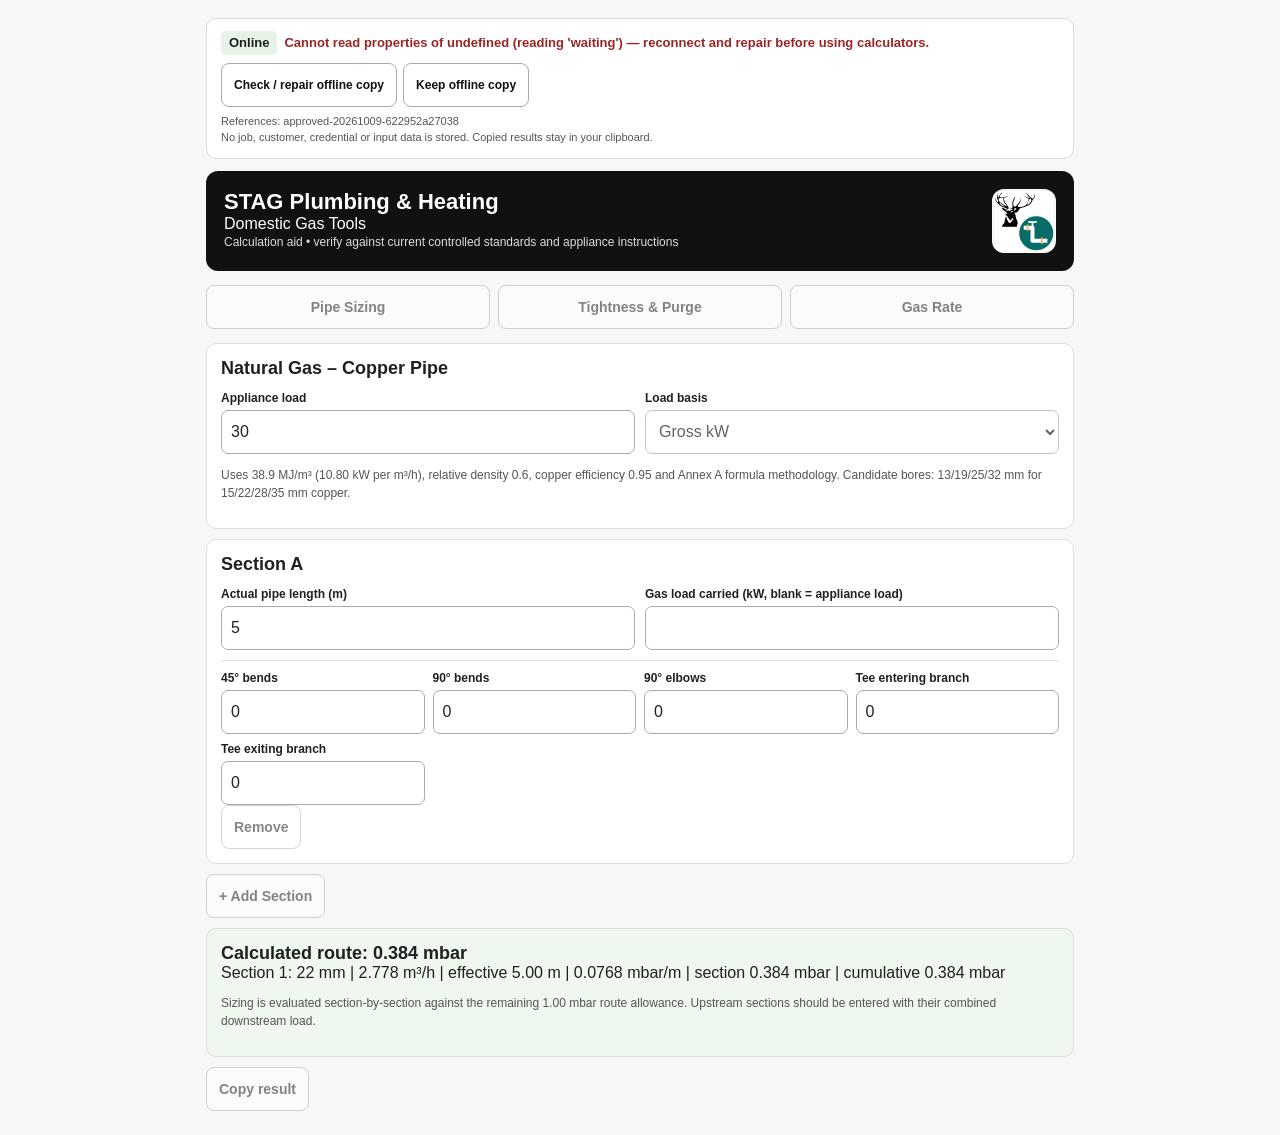
==== index.html @ 6a71a0ac "Publish approved Stag Domestic Gas Tools Offline package" ====
<!doctype html><html lang="en"><head><meta charset="utf-8"><meta name="viewport" content="width=device-width, initial-scale=1, viewport-fit=cover"><meta name="theme-color" content="#111111"><meta name="apple-mobile-web-app-capable" content="yes"><meta name="apple-mobile-web-app-title" content="Stag Gas Tools"><title>Stag Domestic Gas Tools — Offline</title><link rel="manifest" href="manifest.webmanifest"><link rel="apple-touch-icon" href="icon-256.png"><link rel="stylesheet" href="styles.css"><script defer src="bootstrap.js"></script></head><body><aside class="offline-status" aria-live="polite"><strong id="connection">Checking connection</strong><span id="readiness">Checking calculator integrity…</span><div class="status-actions"><button id="update" hidden>Apply update and reopen</button><button id="repair">Check / repair offline copy</button><button id="persist">Keep offline copy</button></div><small>References: approved-20261009-622952a27038<br>No job, customer, credential or input data is stored. Copied results stay in your clipboard.</small></aside><fieldset id="tools" disabled><div class="hero"><img src="icon-256.png" width="64" height="64" alt="Stag gas tools"><b>STAG Plumbing & Heating</b><div>Domestic Gas Tools</div><div class="small" style="color:#ddd">Calculation aid • verify against current controlled standards and appliance instructions</div></div>
<div class="tabs"><button onclick="show('pipe')">Pipe Sizing</button><button onclick="show('tight')">Tightness & Purge</button><button onclick="show('gasrate')">Gas Rate</button></div>
<section id="pipe" class="panel on"><div class="card"><h3>Natural Gas – Copper Pipe</h3><div class="grid"><div><label>Appliance load</label><input id="kw" type="number" step="0.1" value="30"></div><div><label>Load basis</label><select id="basis"><option value="gross">Gross kW</option><option value="net">Net kW (×1.1)</option></select></div></div><p class="small">Uses 38.9 MJ/m³ (10.80 kW per m³/h), relative density 0.6, copper efficiency 0.95 and Annex A formula methodology. Candidate bores: 13/19/25/32 mm for 15/22/28/35 mm copper.</p></div>
<div id="sections"></div><button onclick="addSection()">+ Add Section</button><div id="pipeResult" class="card"></div><button onclick="savePipe()">Copy result</button></section>
<section id="tight" class="panel"><div class="card"><h3>Automatic Installation Volume</h3><div class="grid"><div><label>Meter</label><select id="meter"><option>E6</option><option selected>U6</option><option>G4</option><option>U16</option><option>G10</option><option value="custom">Other / manufacturer value</option></select></div><div><label>Custom meter IV (litres)</label><input id="meterCustom" type="number" step="0.1" value="0"></div></div><div class="grid4 section"><div><label>15 mm (m)</label><input id="iv15" type="number" step="0.1" value="0"></div><div><label>22 mm (m)</label><input id="iv22" type="number" step="0.1" value="0"></div><div><label>28 mm (m)</label><input id="iv28" type="number" step="0.1" value="0"></div><div><label>35 mm (m)</label><input id="iv35" type="number" step="0.1" value="0"></div></div><p class="small">Pipe figures include the Edition 4 10% fittings allowance. For concealed pipework where size/length cannot be established, use the largest visible diameter for the estimated concealed run.</p></div>
<div class="card"><h3>Test details</h3><div class="grid"><div><label>Installation</label><select id="installType"><option value="existing">Existing appliances connected</option><option value="pipe">Pipework only / only new appliances</option></select></div><div><label>Gauge</label><select id="gauge"><option value="fluid">Fluid/water or electronic ≥2 dp</option><option value="1dp">Electronic 1 decimal place</option></select></div><div><label>Start pressure (mbar)</label><input id="startP" type="number" step="0.1" value="20"></div><div><label>End pressure after 2 min (mbar)</label><input id="endP" type="number" step="0.1" value="20"></div><div><label>Smell of gas reported?</label><select id="smell"><option value="no">No</option><option value="yes">Yes</option></select></div></div><button onclick="calcTight()">Calculate test</button><button onclick="show('gasrate')">Gas Rate</button></div><div id="tightResult" class="card"></div><button onclick="saveTight()">Copy result</button>
<div class="card small"><b>Edition 4 procedure reminders</b><br>Visual checks → ECV let-by at 7–10 mbar for 1 min → raise to relevant test pressure → 1 min stabilisation → adjust if necessary → 2 min test. Natural gas: where 20 mbar cannot be achieved, the procedure supplied for this tool allows a minimum 18 mbar test followed by the required operating-pressure checks. After a satisfactory test, reintroduce appliances and check disturbed joints/relevant isolated sections with LDF; there must be no smell of gas. Purge volume = 1.5 × IV.</div></section>
<section id="gasrate" class="panel">
<div class="card">
<h3>Natural Gas – Gas Rate</h3>
<p class="small">Timed metric meter gas-rate calculator.</p>
<div class="grid">
<div><label>Test duration</label><select id="grDuration"><option value="60">1 minute</option><option value="120" selected>2 minutes</option></select></div>
<div><label>Meter type</label><select><option>Metric (m³)</option></select></div>
</div>
<div id="grTimer" class="result" style="text-align:center;font-size:36px;margin:12px 0">02:00</div>
<div class="row">
<button type="button" onclick="resetGasRate()">Reset</button>
<button type="button" id="grStart" onclick="startGasRate()">Start</button>
</div>
<div class="grid">
<div><label>Initial meter reading (m³)</label><input id="grInitial" type="number" step="0.001"></div>
<div><label>Final meter reading (m³)</label><input id="grFinal" type="number" step="0.001"></div>
</div>
<button type="button" onclick="calcGasRate()">Calculate Gas Rate</button>
<div id="grResult" class="card"></div>
<button type="button" onclick="saveGasRate()">Copy result</button>
</div>
</section>
</fieldset><dialog id="copyDialog"><h3>Copy result</h3><textarea id="copyResult" readonly aria-label="Calculation result"></textarea><button onclick="document.getElementById('copyDialog').close()">Close</button></dialog><noscript>JavaScript is required. Calculators are unavailable.</noscript></body></html>
---- styles.css ----
*{box-sizing:border-box}body{padding:18px 16px max(24px,env(safe-area-inset-bottom));max-width:900px;margin:auto;font-family:-apple-system,BlinkMacSystemFont,'Segoe UI',sans-serif;color:#202020;background:#f7f7f7}fieldset{border:0;padding:0;margin:0;min-width:0}.hero{background:#111;color:#fff;padding:18px;border-radius:12px;min-height:100px}.hero img{float:right;margin-left:8px;border-radius:12px}.hero b{font-size:22px}.tabs{display:flex;gap:8px;margin:14px 0}.tabs button{flex:1;padding:10px 5px}.panel{display:none}.panel.on{display:block}.card{background:#fff;border:1px solid #ddd;border-radius:10px;padding:14px;margin:10px 0;overflow-wrap:anywhere}.grid{display:grid;grid-template-columns:repeat(2,minmax(0,1fr));gap:10px}.grid4{display:grid;grid-template-columns:repeat(4,minmax(0,1fr));gap:8px}label{display:block;font-size:12px;font-weight:600;margin-bottom:5px}input,select{width:100%;font-size:16px;min-height:44px;padding:9px;border:1px solid #aaa;border-radius:7px;background:#fff;color:#222}button{font:600 14px -apple-system,BlinkMacSystemFont,'Segoe UI',sans-serif;min-height:44px;padding:10px 12px;border:1px solid #aaa;border-radius:8px;background:#fff;color:#111;cursor:pointer;white-space:normal}button:focus-visible,input:focus-visible,select:focus-visible{outline:3px solid #db702b;outline-offset:2px}button:disabled{opacity:.5}.result{font-size:18px;font-weight:700}.ok{background:#eef8ef}.warn{background:#fff4e5}.bad{background:#fdecec}.small{font-size:12px;color:#555;line-height:1.5}.row{display:flex;gap:8px;align-items:end}.row>*{flex:1}.danger{font-weight:700}.section{border-top:1px solid #ddd;padding-top:10px;margin-top:10px}.offline-status{padding:12px 14px;background:#fff;border:1px solid #ddd;border-radius:10px;margin-bottom:12px;font-size:13px;line-height:1.5}.offline-status strong{display:inline-block;background:#e8f3e8;border-radius:5px;padding:2px 8px;margin-right:7px}.offline-status strong[data-offline=true]{background:#fff0d5}.offline-status small{display:block;color:#555;font-size:11px;margin-top:6px}.status-actions{display:flex;flex-wrap:wrap;gap:6px;margin-top:8px}.status-actions button{font-size:12px}.offline-status [data-state=blocked]{color:#9b2424;font-weight:700}dialog{max-width:min(90vw,600px);border-radius:12px;border:1px solid #aaa}textarea{width:100%;min-height:180px}h3{margin:0 0 12px;font-size:18px}@media(max-width:600px){.grid,.grid4{grid-template-columns:repeat(2,minmax(0,1fr))}.hero b{font-size:19px}.tabs button{font-size:12px}.offline-status{padding:10px}.card{padding:12px}}@media(max-width:350px){.grid,.grid4{grid-template-columns:1fr}}
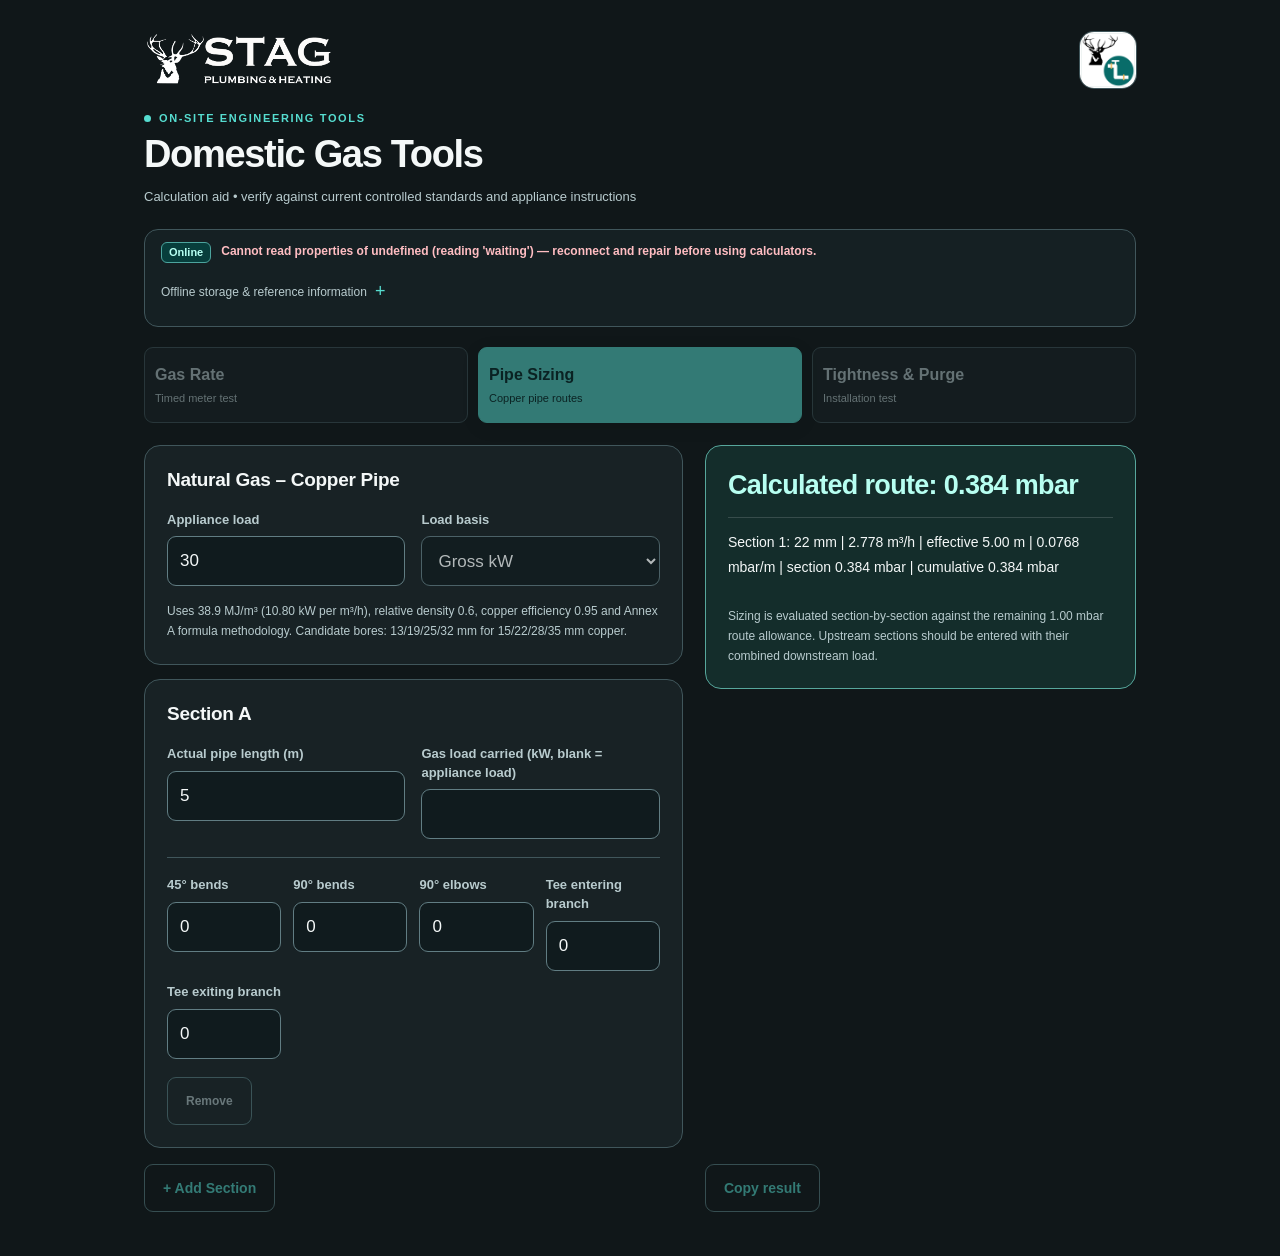
==== commit fead71ae: "Publish approved charcoal and teal visual redesign Presentation-only controlled update. Preserve app" ====
--- a/index.html
+++ b/index.html
@@ -1,5 +1,4 @@
-<!doctype html><html lang="en"><head><meta charset="utf-8"><meta name="viewport" content="width=device-width, initial-scale=1, viewport-fit=cover"><meta name="theme-color" content="#111111"><meta name="apple-mobile-web-app-capable" content="yes"><meta name="apple-mobile-web-app-title" content="Stag Gas Tools"><title>Stag Domestic Gas Tools — Offline</title><link rel="manifest" href="manifest.webmanifest"><link rel="apple-touch-icon" href="icon-256.png"><link rel="stylesheet" href="styles.css"><script defer src="bootstrap.js"></script></head><body><aside class="offline-status" aria-live="polite"><strong id="connection">Checking connection</strong><span id="readiness">Checking calculator integrity…</span><div class="status-actions"><button id="update" hidden>Apply update and reopen</button><button id="repair">Check / repair offline copy</button><button id="persist">Keep offline copy</button></div><small>References: approved-20261009-622952a27038<br>No job, customer, credential or input data is stored. Copied results stay in your clipboard.</small></aside><fieldset id="tools" disabled><div class="hero"><img src="icon-256.png" width="64" height="64" alt="Stag gas tools"><b>STAG Plumbing & Heating</b><div>Domestic Gas Tools</div><div class="small" style="color:#ddd">Calculation aid • verify against current controlled standards and appliance instructions</div></div>
-<div class="tabs"><button onclick="show('pipe')">Pipe Sizing</button><button onclick="show('tight')">Tightness & Purge</button><button onclick="show('gasrate')">Gas Rate</button></div>
+<!doctype html><html lang="en"><head><meta charset="utf-8"><meta name="viewport" content="width=device-width, initial-scale=1, viewport-fit=cover"><meta name="theme-color" content="#101719"><meta name="apple-mobile-web-app-capable" content="yes"><meta name="apple-mobile-web-app-title" content="Stag Gas Tools"><title>Stag Domestic Gas Tools — Offline</title><link rel="manifest" href="manifest.webmanifest"><link rel="apple-touch-icon" href="icon-256.png"><link rel="stylesheet" href="styles.css"><script defer src="bootstrap.js"></script></head><body><header class="brand-header"><div class="brand-top"><img class="original-logo" src="[data-uri]" width="1480" height="440" alt="Stag Plumbing & Heating"><img class="app-icon" src="icon-256.png" width="56" height="56" alt=""></div><div class="eyebrow">ON-SITE ENGINEERING TOOLS</div><h1>Domestic Gas Tools</h1><p>Calculation aid • verify against current controlled standards and appliance instructions</p></header><aside class="offline-status" aria-label="Offline readiness"><div class="status-line" role="status"><strong id="connection">Checking connection</strong><span id="readiness">Checking calculator integrity…</span></div><button id="update" hidden>Apply update and reopen</button><details><summary>Offline storage & reference information</summary><div class="status-actions"><button id="repair">Check / repair offline copy</button><button id="persist">Keep offline copy</button></div><small>References: approved-20261009-622952a27038<br>No job, customer, credential or input data is stored. Copied results stay in your clipboard.</small></details></aside><fieldset id="tools" disabled><nav class="tabs" aria-label="Choose a calculator"><button type="button" onclick="show('gasrate')" aria-controls="gasrate" aria-pressed="false"><span>Gas Rate</span><small>Timed meter test</small></button><button type="button" onclick="show('pipe')" aria-controls="pipe" aria-pressed="true"><span>Pipe Sizing</span><small>Copper pipe routes</small></button><button type="button" onclick="show('tight')" aria-controls="tight" aria-pressed="false"><span>Tightness & Purge</span><small>Installation test</small></button></nav>
 <section id="pipe" class="panel on"><div class="card"><h3>Natural Gas – Copper Pipe</h3><div class="grid"><div><label>Appliance load</label><input id="kw" type="number" step="0.1" value="30"></div><div><label>Load basis</label><select id="basis"><option value="gross">Gross kW</option><option value="net">Net kW (×1.1)</option></select></div></div><p class="small">Uses 38.9 MJ/m³ (10.80 kW per m³/h), relative density 0.6, copper efficiency 0.95 and Annex A formula methodology. Candidate bores: 13/19/25/32 mm for 15/22/28/35 mm copper.</p></div>
 <div id="sections"></div><button onclick="addSection()">+ Add Section</button><div id="pipeResult" class="card"></div><button onclick="savePipe()">Copy result</button></section>
 <section id="tight" class="panel"><div class="card"><h3>Automatic Installation Volume</h3><div class="grid"><div><label>Meter</label><select id="meter"><option>E6</option><option selected>U6</option><option>G4</option><option>U16</option><option>G10</option><option value="custom">Other / manufacturer value</option></select></div><div><label>Custom meter IV (litres)</label><input id="meterCustom" type="number" step="0.1" value="0"></div></div><div class="grid4 section"><div><label>15 mm (m)</label><input id="iv15" type="number" step="0.1" value="0"></div><div><label>22 mm (m)</label><input id="iv22" type="number" step="0.1" value="0"></div><div><label>28 mm (m)</label><input id="iv28" type="number" step="0.1" value="0"></div><div><label>35 mm (m)</label><input id="iv35" type="number" step="0.1" value="0"></div></div><p class="small">Pipe figures include the Edition 4 10% fittings allowance. For concealed pipework where size/length cannot be established, use the largest visible diameter for the estimated concealed run.</p></div>
@@ -27,4 +26,10 @@
 <button type="button" onclick="saveGasRate()">Copy result</button>
 </div>
 </section>
-</fieldset><dialog id="copyDialog"><h3>Copy result</h3><textarea id="copyResult" readonly aria-label="Calculation result"></textarea><button onclick="document.getElementById('copyDialog').close()">Close</button></dialog><noscript>JavaScript is required. Calculators are unavailable.</noscript></body></html>+</fieldset><dialog id="copyDialog"><h3>Copy result</h3><textarea id="copyResult" readonly aria-label="Calculation result"></textarea><button onclick="document.getElementById('copyDialog').close()">Close</button></dialog><noscript>JavaScript is required. Calculators are unavailable.</noscript><script>
+(()=>{const tools=document.getElementById('tools');let sequence=0;
+ const sync=()=>{for(const label of tools.querySelectorAll('label')){const control=label.nextElementSibling;if(control?.matches('input,select')){if(!control.id)control.id='labelled-control-'+(++sequence);label.htmlFor=control.id;}}
+ for(const button of tools.querySelectorAll('.tabs button'))button.setAttribute('aria-pressed',String(document.getElementById(button.getAttribute('aria-controls'))?.classList.contains('on')));
+ for(const panel of tools.querySelectorAll('.panel'))panel.setAttribute('aria-label',({'pipe':'Pipe Sizing','tight':'Tightness & Purge','gasrate':'Gas Rate'})[panel.id]);};
+ new MutationObserver(sync).observe(tools,{childList:true,subtree:true,attributes:true,attributeFilter:['class']});sync();})();
+</script></body></html>
--- a/styles.css
+++ b/styles.css
@@ -1 +1,3 @@
-*{box-sizing:border-box}body{padding:18px 16px max(24px,env(safe-area-inset-bottom));max-width:900px;margin:auto;font-family:-apple-system,BlinkMacSystemFont,'Segoe UI',sans-serif;color:#202020;background:#f7f7f7}fieldset{border:0;padding:0;margin:0;min-width:0}.hero{background:#111;color:#fff;padding:18px;border-radius:12px;min-height:100px}.hero img{float:right;margin-left:8px;border-radius:12px}.hero b{font-size:22px}.tabs{display:flex;gap:8px;margin:14px 0}.tabs button{flex:1;padding:10px 5px}.panel{display:none}.panel.on{display:block}.card{background:#fff;border:1px solid #ddd;border-radius:10px;padding:14px;margin:10px 0;overflow-wrap:anywhere}.grid{display:grid;grid-template-columns:repeat(2,minmax(0,1fr));gap:10px}.grid4{display:grid;grid-template-columns:repeat(4,minmax(0,1fr));gap:8px}label{display:block;font-size:12px;font-weight:600;margin-bottom:5px}input,select{width:100%;font-size:16px;min-height:44px;padding:9px;border:1px solid #aaa;border-radius:7px;background:#fff;color:#222}button{font:600 14px -apple-system,BlinkMacSystemFont,'Segoe UI',sans-serif;min-height:44px;padding:10px 12px;border:1px solid #aaa;border-radius:8px;background:#fff;color:#111;cursor:pointer;white-space:normal}button:focus-visible,input:focus-visible,select:focus-visible{outline:3px solid #db702b;outline-offset:2px}button:disabled{opacity:.5}.result{font-size:18px;font-weight:700}.ok{background:#eef8ef}.warn{background:#fff4e5}.bad{background:#fdecec}.small{font-size:12px;color:#555;line-height:1.5}.row{display:flex;gap:8px;align-items:end}.row>*{flex:1}.danger{font-weight:700}.section{border-top:1px solid #ddd;padding-top:10px;margin-top:10px}.offline-status{padding:12px 14px;background:#fff;border:1px solid #ddd;border-radius:10px;margin-bottom:12px;font-size:13px;line-height:1.5}.offline-status strong{display:inline-block;background:#e8f3e8;border-radius:5px;padding:2px 8px;margin-right:7px}.offline-status strong[data-offline=true]{background:#fff0d5}.offline-status small{display:block;color:#555;font-size:11px;margin-top:6px}.status-actions{display:flex;flex-wrap:wrap;gap:6px;margin-top:8px}.status-actions button{font-size:12px}.offline-status [data-state=blocked]{color:#9b2424;font-weight:700}dialog{max-width:min(90vw,600px);border-radius:12px;border:1px solid #aaa}textarea{width:100%;min-height:180px}h3{margin:0 0 12px;font-size:18px}@media(max-width:600px){.grid,.grid4{grid-template-columns:repeat(2,minmax(0,1fr))}.hero b{font-size:19px}.tabs button{font-size:12px}.offline-status{padding:10px}.card{padding:12px}}@media(max-width:350px){.grid,.grid4{grid-template-columns:1fr}}
+:root{color-scheme:dark;--bg:#101719;--surface:#182225;--raised:#202d31;--ink:#f4f8f8;--muted:#b8cbce;--line:#40565b;--teal:#56ddd0;--deep:#073e3c;--amber:#ffd390;--red:#ffbdc2;font-family:-apple-system,BlinkMacSystemFont,'Segoe UI',sans-serif}*{box-sizing:border-box}body{margin:0 auto;max-width:1040px;padding:28px 24px max(32px,env(safe-area-inset-bottom));background:var(--bg);color:var(--ink);font-size:15px;line-height:1.55;-webkit-text-size-adjust:100%}fieldset{border:0;padding:0;margin:0;min-width:0}.brand-header{padding:4px 0 22px}.brand-top{display:flex;align-items:center;justify-content:space-between;gap:24px;margin-bottom:22px}.original-logo{width:190px;height:auto;filter:invert(1);display:block}.app-icon{width:56px;height:56px;border-radius:14px;box-shadow:0 0 0 1px var(--line)}.eyebrow{font-size:11px;letter-spacing:.15em;font-weight:750;color:var(--teal);margin:0 0 6px}.eyebrow:before{content:'';display:inline-block;width:7px;height:7px;border-radius:50%;background:var(--teal);margin-right:8px}h1{font-size:clamp(27px,4vw,38px);letter-spacing:-.035em;line-height:1.15;margin:0 0 10px;font-weight:750}.brand-header p{font-size:13px;color:var(--muted);max-width:600px;margin:0}h3{margin:0 0 18px;font-size:19px;line-height:1.3;letter-spacing:-.015em}.offline-status{border:1px solid var(--line);border-radius:14px;background:#152023;margin-bottom:20px;padding:12px 16px;font-size:12px}.status-line{display:flex;align-items:flex-start;gap:10px}.offline-status strong{display:inline-block;background:var(--deep);border:1px solid #4ca49e;color:#b6fff2;font-size:11px;padding:1px 7px;border-radius:6px;white-space:nowrap}.offline-status strong[data-offline=true]{background:#3a2f1b;border-color:#a7864b;color:var(--amber)}#readiness{color:var(--muted)}#readiness[data-state=blocked]{color:var(--red);font-weight:700}.offline-status details{margin-top:7px}.offline-status summary{color:var(--muted);cursor:pointer;min-height:44px;display:flex;align-items:center;gap:8px;font-size:12px}.offline-status summary:after{content:'+';font-size:18px;color:var(--teal)}.offline-status details[open] summary:after{content:'−'}.offline-status small{display:block;margin-top:12px;color:var(--muted);font-size:11px;overflow-wrap:anywhere}.status-actions{display:flex;flex-wrap:wrap;gap:8px}.status-actions button{font-size:12px}.tabs{display:grid;grid-template-columns:repeat(3,minmax(0,1fr));gap:10px;margin:0 0 22px}.tabs button{background:var(--surface);color:var(--muted);border-color:var(--line);padding:15px 10px;min-height:76px;line-height:1.3;text-align:left}.tabs span{display:block;font-size:16px;font-weight:750}.tabs small{display:block;font-size:11px;margin-top:5px;font-weight:500}.tabs button[aria-pressed=true]{background:var(--teal);border-color:var(--teal);color:#062e2d;box-shadow:0 4px 18px #0003}.panel{display:none}.panel.on{display:block}.card{border:1px solid var(--line);background:var(--surface);border-radius:16px;padding:22px;margin:14px 0;overflow-wrap:anywhere;min-width:0}.panel>.card:first-child{margin-top:0}.grid{display:grid;grid-template-columns:repeat(2,minmax(0,1fr));gap:16px}.grid4{display:grid;grid-template-columns:repeat(4,minmax(0,1fr));gap:12px}label{display:block;font-size:13px;font-weight:650;color:var(--muted);line-height:1.45;margin:0 0 7px}input,select,textarea{width:100%;min-height:50px;padding:12px;border:1px solid #617d83;border-radius:9px;background:#101b1e;color:var(--ink);font:500 17px/1.3 -apple-system,BlinkMacSystemFont,'Segoe UI',sans-serif}select{padding-right:8px}input:focus,select:focus,textarea:focus{border-color:var(--teal)}input:user-invalid{border-color:var(--red);box-shadow:0 0 0 1px var(--red)}button{min-height:48px;padding:12px 18px;border:1px solid var(--teal);border-radius:9px;background:var(--teal);color:#062e2d;font:700 14px/1.35 -apple-system,BlinkMacSystemFont,'Segoe UI',sans-serif;cursor:pointer;white-space:normal;transition:none}button:hover{background:#80e9df}button:active{background:#35c8bc}button:focus-visible,input:focus-visible,select:focus-visible,summary:focus-visible{outline:3px solid #93fff0;outline-offset:3px}button:disabled{opacity:.5;cursor:default}button[hidden]{display:none}.status-actions button,button[onclick^="save"],button[onclick^="reset"],button[onclick^="this.parent"],button[onclick="addSection()"]{background:transparent;color:var(--teal);border-color:#5c8589}.status-actions button:hover,button[onclick^="save"]:hover,button[onclick^="reset"]:hover{background:var(--deep)}.panel>button{margin:2px 8px 12px 0}.card>button{margin:18px 8px 0 0}#sections button{font-size:12px;color:var(--muted)}.result{font-size:27px;line-height:1.3;font-weight:750;letter-spacing:-.025em;margin-bottom:14px;font-variant-numeric:tabular-nums}.ok{background:#142d2b;border-color:#57a79c}.warn{background:#30291c;border-color:#ac8c51}.bad{background:#302124;border-color:#bd737e}.ok .result{color:#b7fff1}.warn .result{color:var(--amber)}.bad .result{color:var(--red)}.small{font-size:12px;color:var(--muted);line-height:1.65}.card p.small{margin:16px 0 0}.row{display:flex;gap:12px;align-items:end}.row>*{flex:1}.danger{font-weight:750;font-size:14px;line-height:1.6;padding:12px 14px;border-radius:8px;background:#0002}.warn .danger{color:#ffe1b0;border-left:3px solid var(--amber)}.bad .danger{color:#ffd6d9;border-left:3px solid var(--red)}.ok .danger{color:#c4fff4;border-left:3px solid var(--teal)}.section{border-top:1px solid var(--line);padding-top:18px;margin-top:18px}#pipeResult>div:not(.result){font-size:14px;line-height:1.75;padding:12px 0;border-top:1px solid #ffffff26}#tightResult>div:not(.result){font-size:14px;margin:9px 0}#grTimer{font-size:52px!important;line-height:1.2!important;color:var(--teal);padding:24px 0;margin:8px 0 18px!important;font-weight:750;font-variant-numeric:tabular-nums;letter-spacing:-.045em}#gasrate .row{margin-bottom:24px}#gasrate button[onclick="calcGasRate()"]{width:100%;margin-right:0}#grResult:empty{display:none}#grResult{background:#122e2c;border-color:#579f98;margin-top:22px}#grResult .grid4{gap:14px}#grResult .grid4>div{font-size:12px;color:#bcddd8;padding:8px 0}#grResult b{font-size:32px;letter-spacing:-.035em;line-height:1.2;color:#c5fff2;font-variant-numeric:tabular-nums}dialog{width:min(90vw,600px);padding:24px;border:1px solid var(--line);border-radius:16px;background:var(--surface);color:var(--ink)}dialog::backdrop{background:#000a}textarea{min-height:180px;font-size:14px;margin-bottom:16px}noscript{display:block;color:var(--red)}@media(min-width:900px){#pipe.on{display:grid;grid-template-columns:minmax(0,1.25fr) minmax(0,1fr);gap:0 22px;align-items:start}#pipe>.card:first-child{grid-column:1;grid-row:1}#sections{grid-column:1;grid-row:2}#sections>.card:first-child{margin-top:0}#pipe>button[onclick="addSection()"]{grid-column:1;grid-row:3;justify-self:start}#pipeResult{grid-column:2;grid-row:1 / span 2;margin-top:0;position:sticky;top:20px}#pipe>button[onclick="savePipe()"]{grid-column:2;grid-row:3;justify-self:start}#tight.on{display:grid;grid-template-columns:minmax(0,1fr) minmax(0,1fr);gap:0 22px;align-items:start}#tight>.card:first-child{grid-column:1;grid-row:1}#tight>.card:nth-child(2){grid-column:1;grid-row:2}#tightResult{grid-column:2;grid-row:1 / span 2;margin-top:0}#tight>button{grid-column:2;grid-row:3;justify-self:start}#tight>.card.small{grid-column:1 / -1;grid-row:4}#gasrate.on{max-width:820px;margin:auto}}@media(max-width:600px){body{padding:20px 16px max(28px,env(safe-area-inset-bottom))}.brand-top{margin-bottom:18px}.original-logo{width:172px}.app-icon{width:48px;height:48px;border-radius:12px}.brand-header{padding-bottom:18px}.brand-header p{font-size:12px}.tabs{gap:7px;margin-bottom:18px}.tabs button{padding:12px 8px;text-align:center;min-height:70px}.tabs span{font-size:13px}.tabs small{font-size:10px;line-height:1.4}.card{padding:18px;border-radius:14px}.grid,.grid4{gap:13px;grid-template-columns:repeat(2,minmax(0,1fr))}.offline-status{padding:10px 12px}.status-line{gap:8px;font-size:11px}.offline-status summary{font-size:11px}h3{font-size:18px}.result{font-size:25px}#grResult b{font-size:32px}select{font-size:16px}.section{padding-top:16px}.card>button{margin-right:4px}.small{font-size:12px}}@media(max-width:350px){body{padding-left:12px;padding-right:12px}.grid,.grid4{grid-template-columns:1fr}.tabs small{display:none}.tabs span{font-size:12px}.original-logo{width:155px}}@media(prefers-reduced-motion:reduce){button{transition:none}}@media(forced-colors:active){button[aria-pressed=true]{outline:3px solid Highlight}.danger{border:2px solid CanvasText}.original-logo{filter:none;background:white}} 
+
+#update:not([hidden]){display:block;margin-top:12px;width:100%}
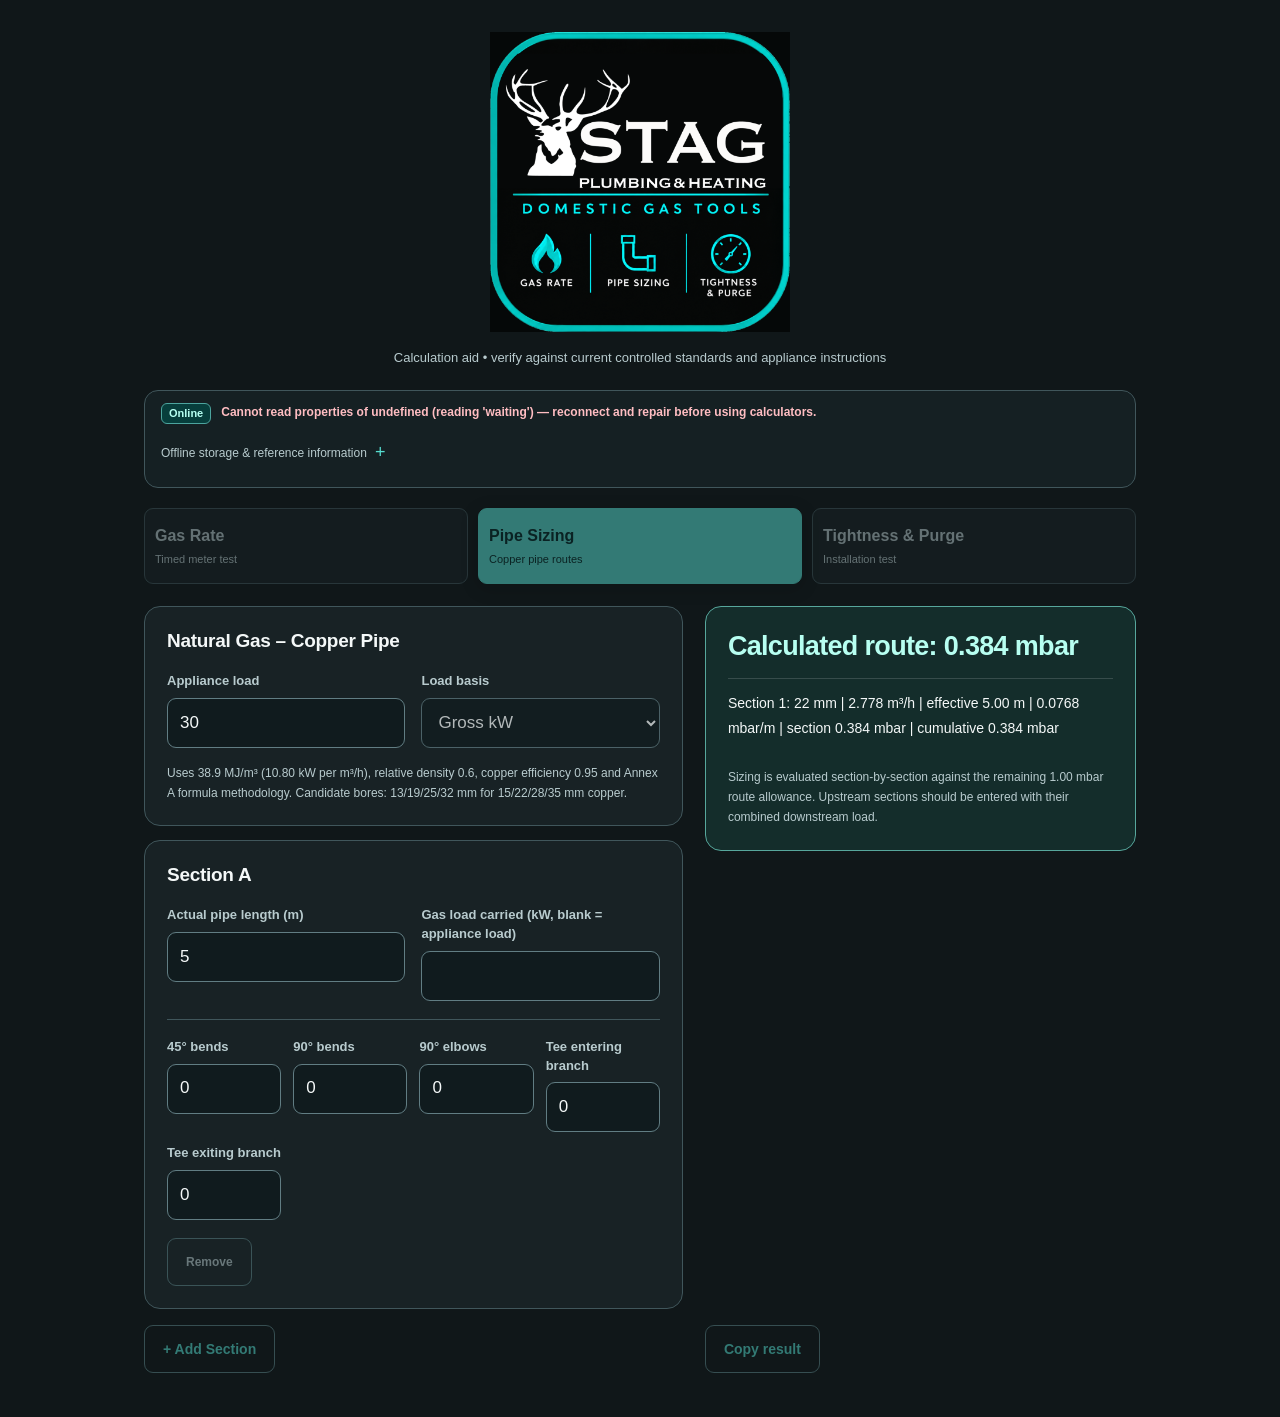
==== commit 3eda9a78: "Publish approved Option B icons and Option A app branding Exact approved original Stag artwork. Bran" ====
--- a/index.html
+++ b/index.html
@@ -1,4 +1,4 @@
-<!doctype html><html lang="en"><head><meta charset="utf-8"><meta name="viewport" content="width=device-width, initial-scale=1, viewport-fit=cover"><meta name="theme-color" content="#101719"><meta name="apple-mobile-web-app-capable" content="yes"><meta name="apple-mobile-web-app-title" content="Stag Gas Tools"><title>Stag Domestic Gas Tools — Offline</title><link rel="manifest" href="manifest.webmanifest"><link rel="apple-touch-icon" href="icon-256.png"><link rel="stylesheet" href="styles.css"><script defer src="bootstrap.js"></script></head><body><header class="brand-header"><div class="brand-top"><img class="original-logo" src="[data-uri]" width="1480" height="440" alt="Stag Plumbing & Heating"><img class="app-icon" src="icon-256.png" width="56" height="56" alt=""></div><div class="eyebrow">ON-SITE ENGINEERING TOOLS</div><h1>Domestic Gas Tools</h1><p>Calculation aid • verify against current controlled standards and appliance instructions</p></header><aside class="offline-status" aria-label="Offline readiness"><div class="status-line" role="status"><strong id="connection">Checking connection</strong><span id="readiness">Checking calculator integrity…</span></div><button id="update" hidden>Apply update and reopen</button><details><summary>Offline storage & reference information</summary><div class="status-actions"><button id="repair">Check / repair offline copy</button><button id="persist">Keep offline copy</button></div><small>References: approved-20261009-622952a27038<br>No job, customer, credential or input data is stored. Copied results stay in your clipboard.</small></details></aside><fieldset id="tools" disabled><nav class="tabs" aria-label="Choose a calculator"><button type="button" onclick="show('gasrate')" aria-controls="gasrate" aria-pressed="false"><span>Gas Rate</span><small>Timed meter test</small></button><button type="button" onclick="show('pipe')" aria-controls="pipe" aria-pressed="true"><span>Pipe Sizing</span><small>Copper pipe routes</small></button><button type="button" onclick="show('tight')" aria-controls="tight" aria-pressed="false"><span>Tightness & Purge</span><small>Installation test</small></button></nav>
+<!doctype html><html lang="en"><head><meta charset="utf-8"><meta name="viewport" content="width=device-width, initial-scale=1, viewport-fit=cover"><meta name="theme-color" content="#101719"><meta name="apple-mobile-web-app-capable" content="yes"><meta name="apple-mobile-web-app-title" content="Stag Gas Tools"><title>Stag Domestic Gas Tools — Offline</title><link rel="manifest" href="manifest.webmanifest"><link rel="apple-touch-icon" sizes="180x180" href="apple-touch-icon-stag-option-b-v2-180.png"><link rel="apple-touch-icon" sizes="167x167" href="apple-touch-icon-stag-option-b-v2-167.png"><link rel="apple-touch-icon" sizes="152x152" href="apple-touch-icon-stag-option-b-v2-152.png"><link rel="icon" type="image/png" sizes="32x32" href="favicon-stag-option-b-v2-32.png"><link rel="stylesheet" href="styles.css"><script defer src="bootstrap.js"></script></head><body><header class="brand-header"><img class="branding-panel" src="[data-uri]" width="512" height="512" alt="Stag Plumbing & Heating — Domestic Gas Tools: Gas Rate, Pipe Sizing, Tightness & Purge"><h1 class="visually-hidden">Domestic Gas Tools</h1><p>Calculation aid • verify against current controlled standards and appliance instructions</p></header><aside class="offline-status" aria-label="Offline readiness"><div class="status-line" role="status"><strong id="connection">Checking connection</strong><span id="readiness">Checking calculator integrity…</span></div><button id="update" hidden>Apply update and reopen</button><details><summary>Offline storage & reference information</summary><div class="status-actions"><button id="repair">Check / repair offline copy</button><button id="persist">Keep offline copy</button></div><small>References: approved-20261009-622952a27038<br>No job, customer, credential or input data is stored. Copied results stay in your clipboard.</small></details></aside><fieldset id="tools" disabled><nav class="tabs" aria-label="Choose a calculator"><button type="button" onclick="show('gasrate')" aria-controls="gasrate" aria-pressed="false"><span>Gas Rate</span><small>Timed meter test</small></button><button type="button" onclick="show('pipe')" aria-controls="pipe" aria-pressed="true"><span>Pipe Sizing</span><small>Copper pipe routes</small></button><button type="button" onclick="show('tight')" aria-controls="tight" aria-pressed="false"><span>Tightness & Purge</span><small>Installation test</small></button></nav>
 <section id="pipe" class="panel on"><div class="card"><h3>Natural Gas – Copper Pipe</h3><div class="grid"><div><label>Appliance load</label><input id="kw" type="number" step="0.1" value="30"></div><div><label>Load basis</label><select id="basis"><option value="gross">Gross kW</option><option value="net">Net kW (×1.1)</option></select></div></div><p class="small">Uses 38.9 MJ/m³ (10.80 kW per m³/h), relative density 0.6, copper efficiency 0.95 and Annex A formula methodology. Candidate bores: 13/19/25/32 mm for 15/22/28/35 mm copper.</p></div>
 <div id="sections"></div><button onclick="addSection()">+ Add Section</button><div id="pipeResult" class="card"></div><button onclick="savePipe()">Copy result</button></section>
 <section id="tight" class="panel"><div class="card"><h3>Automatic Installation Volume</h3><div class="grid"><div><label>Meter</label><select id="meter"><option>E6</option><option selected>U6</option><option>G4</option><option>U16</option><option>G10</option><option value="custom">Other / manufacturer value</option></select></div><div><label>Custom meter IV (litres)</label><input id="meterCustom" type="number" step="0.1" value="0"></div></div><div class="grid4 section"><div><label>15 mm (m)</label><input id="iv15" type="number" step="0.1" value="0"></div><div><label>22 mm (m)</label><input id="iv22" type="number" step="0.1" value="0"></div><div><label>28 mm (m)</label><input id="iv28" type="number" step="0.1" value="0"></div><div><label>35 mm (m)</label><input id="iv35" type="number" step="0.1" value="0"></div></div><p class="small">Pipe figures include the Edition 4 10% fittings allowance. For concealed pipework where size/length cannot be established, use the largest visible diameter for the estimated concealed run.</p></div>
--- a/styles.css
+++ b/styles.css
@@ -1,3 +1,6 @@
 :root{color-scheme:dark;--bg:#101719;--surface:#182225;--raised:#202d31;--ink:#f4f8f8;--muted:#b8cbce;--line:#40565b;--teal:#56ddd0;--deep:#073e3c;--amber:#ffd390;--red:#ffbdc2;font-family:-apple-system,BlinkMacSystemFont,'Segoe UI',sans-serif}*{box-sizing:border-box}body{margin:0 auto;max-width:1040px;padding:28px 24px max(32px,env(safe-area-inset-bottom));background:var(--bg);color:var(--ink);font-size:15px;line-height:1.55;-webkit-text-size-adjust:100%}fieldset{border:0;padding:0;margin:0;min-width:0}.brand-header{padding:4px 0 22px}.brand-top{display:flex;align-items:center;justify-content:space-between;gap:24px;margin-bottom:22px}.original-logo{width:190px;height:auto;filter:invert(1);display:block}.app-icon{width:56px;height:56px;border-radius:14px;box-shadow:0 0 0 1px var(--line)}.eyebrow{font-size:11px;letter-spacing:.15em;font-weight:750;color:var(--teal);margin:0 0 6px}.eyebrow:before{content:'';display:inline-block;width:7px;height:7px;border-radius:50%;background:var(--teal);margin-right:8px}h1{font-size:clamp(27px,4vw,38px);letter-spacing:-.035em;line-height:1.15;margin:0 0 10px;font-weight:750}.brand-header p{font-size:13px;color:var(--muted);max-width:600px;margin:0}h3{margin:0 0 18px;font-size:19px;line-height:1.3;letter-spacing:-.015em}.offline-status{border:1px solid var(--line);border-radius:14px;background:#152023;margin-bottom:20px;padding:12px 16px;font-size:12px}.status-line{display:flex;align-items:flex-start;gap:10px}.offline-status strong{display:inline-block;background:var(--deep);border:1px solid #4ca49e;color:#b6fff2;font-size:11px;padding:1px 7px;border-radius:6px;white-space:nowrap}.offline-status strong[data-offline=true]{background:#3a2f1b;border-color:#a7864b;color:var(--amber)}#readiness{color:var(--muted)}#readiness[data-state=blocked]{color:var(--red);font-weight:700}.offline-status details{margin-top:7px}.offline-status summary{color:var(--muted);cursor:pointer;min-height:44px;display:flex;align-items:center;gap:8px;font-size:12px}.offline-status summary:after{content:'+';font-size:18px;color:var(--teal)}.offline-status details[open] summary:after{content:'−'}.offline-status small{display:block;margin-top:12px;color:var(--muted);font-size:11px;overflow-wrap:anywhere}.status-actions{display:flex;flex-wrap:wrap;gap:8px}.status-actions button{font-size:12px}.tabs{display:grid;grid-template-columns:repeat(3,minmax(0,1fr));gap:10px;margin:0 0 22px}.tabs button{background:var(--surface);color:var(--muted);border-color:var(--line);padding:15px 10px;min-height:76px;line-height:1.3;text-align:left}.tabs span{display:block;font-size:16px;font-weight:750}.tabs small{display:block;font-size:11px;margin-top:5px;font-weight:500}.tabs button[aria-pressed=true]{background:var(--teal);border-color:var(--teal);color:#062e2d;box-shadow:0 4px 18px #0003}.panel{display:none}.panel.on{display:block}.card{border:1px solid var(--line);background:var(--surface);border-radius:16px;padding:22px;margin:14px 0;overflow-wrap:anywhere;min-width:0}.panel>.card:first-child{margin-top:0}.grid{display:grid;grid-template-columns:repeat(2,minmax(0,1fr));gap:16px}.grid4{display:grid;grid-template-columns:repeat(4,minmax(0,1fr));gap:12px}label{display:block;font-size:13px;font-weight:650;color:var(--muted);line-height:1.45;margin:0 0 7px}input,select,textarea{width:100%;min-height:50px;padding:12px;border:1px solid #617d83;border-radius:9px;background:#101b1e;color:var(--ink);font:500 17px/1.3 -apple-system,BlinkMacSystemFont,'Segoe UI',sans-serif}select{padding-right:8px}input:focus,select:focus,textarea:focus{border-color:var(--teal)}input:user-invalid{border-color:var(--red);box-shadow:0 0 0 1px var(--red)}button{min-height:48px;padding:12px 18px;border:1px solid var(--teal);border-radius:9px;background:var(--teal);color:#062e2d;font:700 14px/1.35 -apple-system,BlinkMacSystemFont,'Segoe UI',sans-serif;cursor:pointer;white-space:normal;transition:none}button:hover{background:#80e9df}button:active{background:#35c8bc}button:focus-visible,input:focus-visible,select:focus-visible,summary:focus-visible{outline:3px solid #93fff0;outline-offset:3px}button:disabled{opacity:.5;cursor:default}button[hidden]{display:none}.status-actions button,button[onclick^="save"],button[onclick^="reset"],button[onclick^="this.parent"],button[onclick="addSection()"]{background:transparent;color:var(--teal);border-color:#5c8589}.status-actions button:hover,button[onclick^="save"]:hover,button[onclick^="reset"]:hover{background:var(--deep)}.panel>button{margin:2px 8px 12px 0}.card>button{margin:18px 8px 0 0}#sections button{font-size:12px;color:var(--muted)}.result{font-size:27px;line-height:1.3;font-weight:750;letter-spacing:-.025em;margin-bottom:14px;font-variant-numeric:tabular-nums}.ok{background:#142d2b;border-color:#57a79c}.warn{background:#30291c;border-color:#ac8c51}.bad{background:#302124;border-color:#bd737e}.ok .result{color:#b7fff1}.warn .result{color:var(--amber)}.bad .result{color:var(--red)}.small{font-size:12px;color:var(--muted);line-height:1.65}.card p.small{margin:16px 0 0}.row{display:flex;gap:12px;align-items:end}.row>*{flex:1}.danger{font-weight:750;font-size:14px;line-height:1.6;padding:12px 14px;border-radius:8px;background:#0002}.warn .danger{color:#ffe1b0;border-left:3px solid var(--amber)}.bad .danger{color:#ffd6d9;border-left:3px solid var(--red)}.ok .danger{color:#c4fff4;border-left:3px solid var(--teal)}.section{border-top:1px solid var(--line);padding-top:18px;margin-top:18px}#pipeResult>div:not(.result){font-size:14px;line-height:1.75;padding:12px 0;border-top:1px solid #ffffff26}#tightResult>div:not(.result){font-size:14px;margin:9px 0}#grTimer{font-size:52px!important;line-height:1.2!important;color:var(--teal);padding:24px 0;margin:8px 0 18px!important;font-weight:750;font-variant-numeric:tabular-nums;letter-spacing:-.045em}#gasrate .row{margin-bottom:24px}#gasrate button[onclick="calcGasRate()"]{width:100%;margin-right:0}#grResult:empty{display:none}#grResult{background:#122e2c;border-color:#579f98;margin-top:22px}#grResult .grid4{gap:14px}#grResult .grid4>div{font-size:12px;color:#bcddd8;padding:8px 0}#grResult b{font-size:32px;letter-spacing:-.035em;line-height:1.2;color:#c5fff2;font-variant-numeric:tabular-nums}dialog{width:min(90vw,600px);padding:24px;border:1px solid var(--line);border-radius:16px;background:var(--surface);color:var(--ink)}dialog::backdrop{background:#000a}textarea{min-height:180px;font-size:14px;margin-bottom:16px}noscript{display:block;color:var(--red)}@media(min-width:900px){#pipe.on{display:grid;grid-template-columns:minmax(0,1.25fr) minmax(0,1fr);gap:0 22px;align-items:start}#pipe>.card:first-child{grid-column:1;grid-row:1}#sections{grid-column:1;grid-row:2}#sections>.card:first-child{margin-top:0}#pipe>button[onclick="addSection()"]{grid-column:1;grid-row:3;justify-self:start}#pipeResult{grid-column:2;grid-row:1 / span 2;margin-top:0;position:sticky;top:20px}#pipe>button[onclick="savePipe()"]{grid-column:2;grid-row:3;justify-self:start}#tight.on{display:grid;grid-template-columns:minmax(0,1fr) minmax(0,1fr);gap:0 22px;align-items:start}#tight>.card:first-child{grid-column:1;grid-row:1}#tight>.card:nth-child(2){grid-column:1;grid-row:2}#tightResult{grid-column:2;grid-row:1 / span 2;margin-top:0}#tight>button{grid-column:2;grid-row:3;justify-self:start}#tight>.card.small{grid-column:1 / -1;grid-row:4}#gasrate.on{max-width:820px;margin:auto}}@media(max-width:600px){body{padding:20px 16px max(28px,env(safe-area-inset-bottom))}.brand-top{margin-bottom:18px}.original-logo{width:172px}.app-icon{width:48px;height:48px;border-radius:12px}.brand-header{padding-bottom:18px}.brand-header p{font-size:12px}.tabs{gap:7px;margin-bottom:18px}.tabs button{padding:12px 8px;text-align:center;min-height:70px}.tabs span{font-size:13px}.tabs small{font-size:10px;line-height:1.4}.card{padding:18px;border-radius:14px}.grid,.grid4{gap:13px;grid-template-columns:repeat(2,minmax(0,1fr))}.offline-status{padding:10px 12px}.status-line{gap:8px;font-size:11px}.offline-status summary{font-size:11px}h3{font-size:18px}.result{font-size:25px}#grResult b{font-size:32px}select{font-size:16px}.section{padding-top:16px}.card>button{margin-right:4px}.small{font-size:12px}}@media(max-width:350px){body{padding-left:12px;padding-right:12px}.grid,.grid4{grid-template-columns:1fr}.tabs small{display:none}.tabs span{font-size:12px}.original-logo{width:155px}}@media(prefers-reduced-motion:reduce){button{transition:none}}@media(forced-colors:active){button[aria-pressed=true]{outline:3px solid Highlight}.danger{border:2px solid CanvasText}.original-logo{filter:none;background:white}} 
 
 #update:not([hidden]){display:block;margin-top:12px;width:100%}
+
+/* Approved full Option A branding; calculator presentation retained. */
+.branding-panel{width:300px;max-width:100%;height:auto;display:block;margin:0 auto 16px}.brand-header p{text-align:center;margin:auto}.visually-hidden{position:absolute;width:1px;height:1px;padding:0;margin:-1px;overflow:hidden;clip-path:inset(50%);white-space:nowrap}
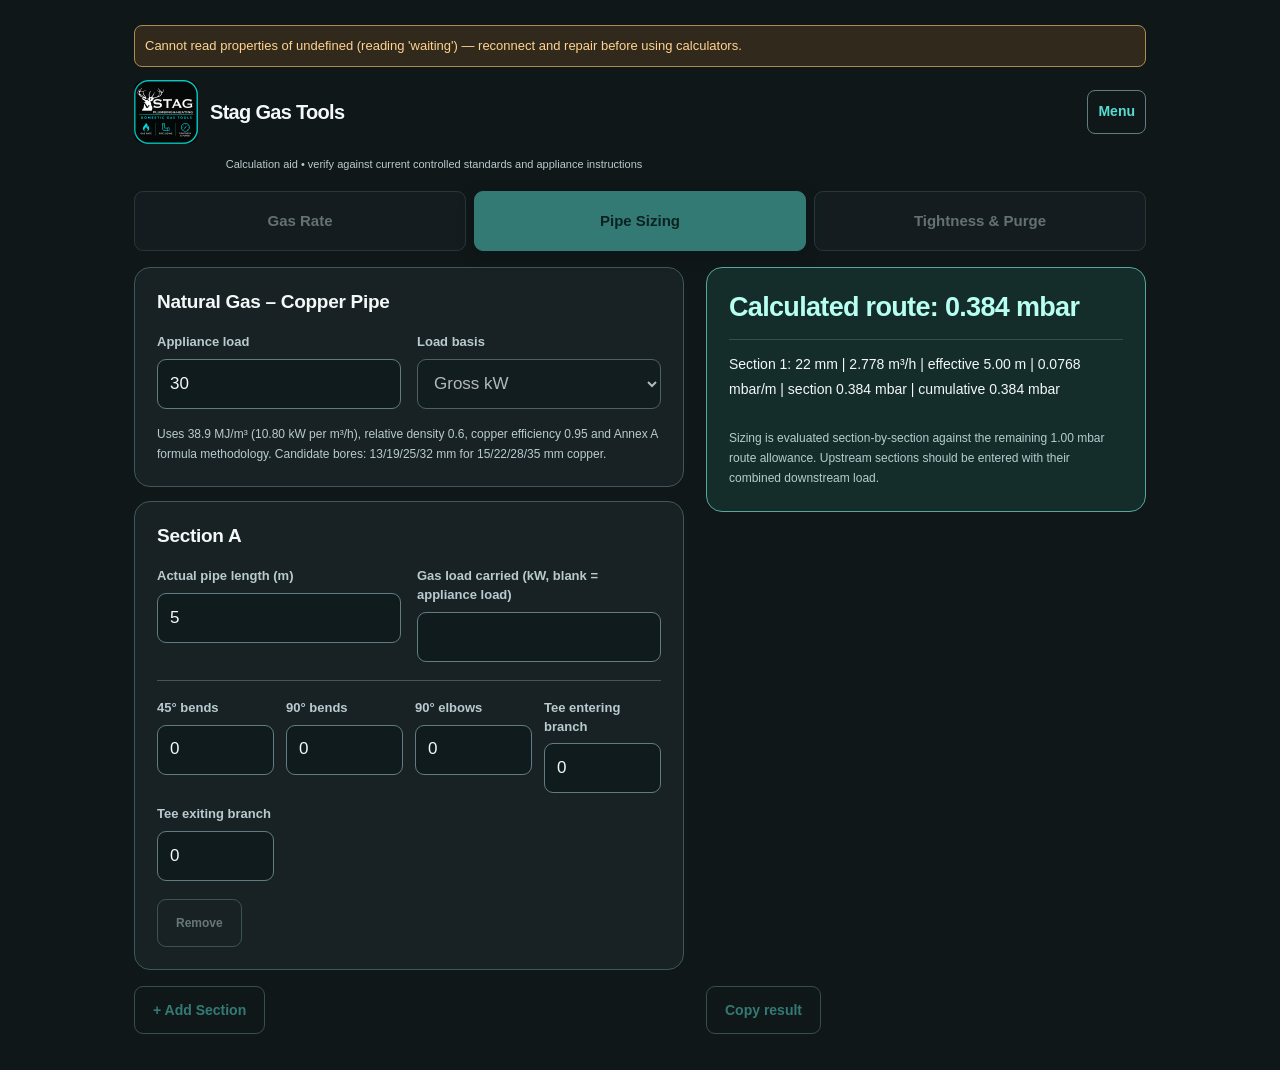
==== commit d98f0072: "Add files via upload" ====
--- a/index.html
+++ b/index.html
@@ -1,4 +1,4 @@
-<!doctype html><html lang="en"><head><meta charset="utf-8"><meta name="viewport" content="width=device-width, initial-scale=1, viewport-fit=cover"><meta name="theme-color" content="#101719"><meta name="apple-mobile-web-app-capable" content="yes"><meta name="apple-mobile-web-app-title" content="Stag Gas Tools"><title>Stag Domestic Gas Tools — Offline</title><link rel="manifest" href="manifest.webmanifest"><link rel="apple-touch-icon" sizes="180x180" href="apple-touch-icon-stag-option-b-v2-180.png"><link rel="apple-touch-icon" sizes="167x167" href="apple-touch-icon-stag-option-b-v2-167.png"><link rel="apple-touch-icon" sizes="152x152" href="apple-touch-icon-stag-option-b-v2-152.png"><link rel="icon" type="image/png" sizes="32x32" href="favicon-stag-option-b-v2-32.png"><link rel="stylesheet" href="styles.css"><script defer src="bootstrap.js"></script></head><body><header class="brand-header"><img class="branding-panel" src="[data-uri]" width="512" height="512" alt="Stag Plumbing & Heating — Domestic Gas Tools: Gas Rate, Pipe Sizing, Tightness & Purge"><h1 class="visually-hidden">Domestic Gas Tools</h1><p>Calculation aid • verify against current controlled standards and appliance instructions</p></header><aside class="offline-status" aria-label="Offline readiness"><div class="status-line" role="status"><strong id="connection">Checking connection</strong><span id="readiness">Checking calculator integrity…</span></div><button id="update" hidden>Apply update and reopen</button><details><summary>Offline storage & reference information</summary><div class="status-actions"><button id="repair">Check / repair offline copy</button><button id="persist">Keep offline copy</button></div><small>References: approved-20261009-622952a27038<br>No job, customer, credential or input data is stored. Copied results stay in your clipboard.</small></details></aside><fieldset id="tools" disabled><nav class="tabs" aria-label="Choose a calculator"><button type="button" onclick="show('gasrate')" aria-controls="gasrate" aria-pressed="false"><span>Gas Rate</span><small>Timed meter test</small></button><button type="button" onclick="show('pipe')" aria-controls="pipe" aria-pressed="true"><span>Pipe Sizing</span><small>Copper pipe routes</small></button><button type="button" onclick="show('tight')" aria-controls="tight" aria-pressed="false"><span>Tightness & Purge</span><small>Installation test</small></button></nav>
+<!doctype html><html lang="en"><head><meta charset="utf-8"><meta name="viewport" content="width=device-width, initial-scale=1, viewport-fit=cover"><meta name="theme-color" content="#101719"><meta name="apple-mobile-web-app-capable" content="yes"><meta name="apple-mobile-web-app-title" content="Stag Gas Tools"><title>Stag Domestic Gas Tools — Offline</title><link rel="manifest" href="manifest.webmanifest"><link rel="apple-touch-icon" sizes="180x180" href="apple-touch-icon-stag-black-teal-20261019-180.png"><link rel="apple-touch-icon" sizes="167x167" href="apple-touch-icon-stag-black-teal-20261019-167.png"><link rel="apple-touch-icon" sizes="152x152" href="apple-touch-icon-stag-black-teal-20261019-152.png"><link rel="icon" type="image/png" sizes="32x32" href="favicon-stag-black-teal-20261019-32.png"><link rel="stylesheet" href="styles.css"><script defer src="bootstrap.js"></script></head><body><p id="appAlert" class="app-alert" role="status" hidden></p><header class="brand-header"><img class="branding-panel" src="[data-uri]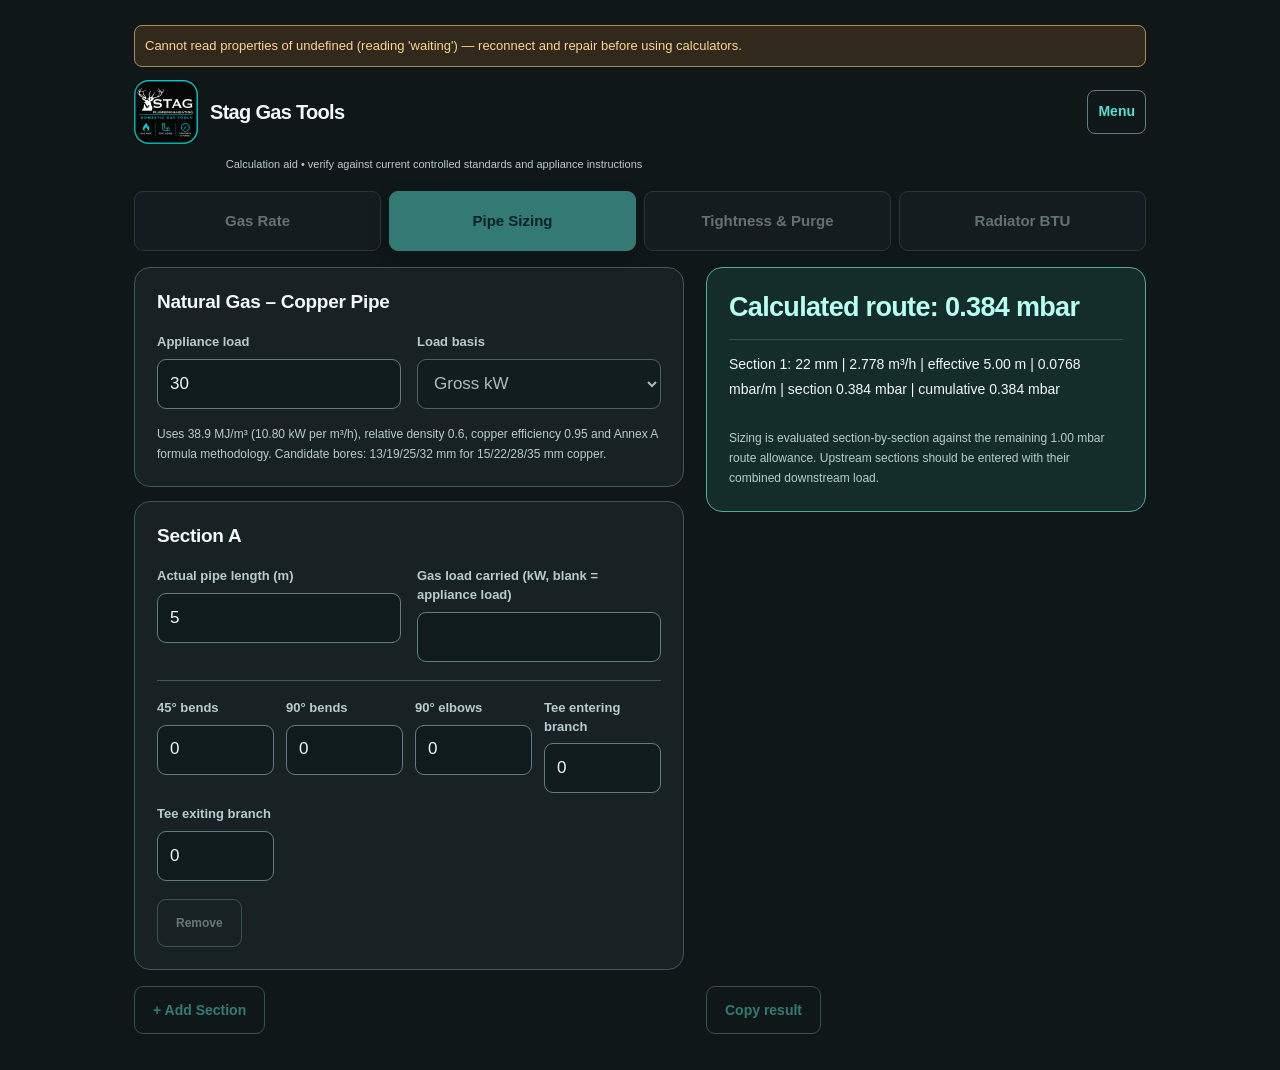
==== commit 47753369: "Add source-backed room heat-loss and radiator BTU estimates" ====
--- a/index.html
+++ b/index.html
@@ -1,4 +1,4 @@
-<!doctype html><html lang="en"><head><meta charset="utf-8"><meta name="viewport" content="width=device-width, initial-scale=1, viewport-fit=cover"><meta name="theme-color" content="#101719"><meta name="apple-mobile-web-app-capable" content="yes"><meta name="apple-mobile-web-app-title" content="Stag Gas Tools"><title>Stag Domestic Gas Tools — Offline</title><link rel="manifest" href="manifest.webmanifest"><link rel="apple-touch-icon" sizes="180x180" href="apple-touch-icon-stag-black-teal-20261019-180.png"><link rel="apple-touch-icon" sizes="167x167" href="apple-touch-icon-stag-black-teal-20261019-167.png"><link rel="apple-touch-icon" sizes="152x152" href="apple-touch-icon-stag-black-teal-20261019-152.png"><link rel="icon" type="image/png" sizes="32x32" href="favicon-stag-black-teal-20261019-32.png"><link rel="stylesheet" href="styles.css"><script defer src="bootstrap.js"></script></head><body><p id="appAlert" class="app-alert" role="status" hidden></p><header class="brand-header"><img class="branding-panel" src="[data-uri]" width="512" height="512" alt="Stag Plumbing & Heating — Domestic Gas Tools: Gas Rate, Pipe Sizing, Tightness & Purge"><h1>Stag Gas Tools</h1><p>Calculation aid • verify against current controlled standards and appliance instructions</p><details id="appMenu" class="app-menu"><summary id="menuLabel">Menu</summary><div class="app-menu-panel"><button id="checkUpdates" type="button">Check for updates</button><p id="updateStatus" role="status" aria-live="polite"></p><aside class="offline-status" aria-label="Offline readiness"><div class="status-line" role="status"><strong id="connection">Checking connection</strong><span id="readiness">Checking calculator integrity…</span></div><button id="update" hidden>Apply update and reopen</button><details><summary>Offline storage & reference information</summary><div class="status-actions"><button id="repair">Check / repair offline copy</button><button id="persist">Keep offline copy</button></div><small>References: approved-20261009-622952a27038<br>No job, customer, credential or input data is stored. Copied results stay in your clipboard.</small></details></aside></div></details></header><fieldset id="tools" disabled><nav class="tabs" aria-label="Choose a calculator"><button type="button" onclick="show('gasrate')" aria-controls="gasrate" aria-pressed="false"><span>Gas Rate</span><small>Timed meter test</small></button><button type="button" onclick="show('pipe')" aria-controls="pipe" aria-pressed="true"><span>Pipe Sizing</span><small>Copper pipe routes</small></button><button type="button" onclick="show('tight')" aria-controls="tight" aria-pressed="false"><span>Tightness & Purge</span><small>Installation test</small></button></nav>
+<!doctype html><html lang="en"><head><meta charset="utf-8"><meta name="viewport" content="width=device-width, initial-scale=1, viewport-fit=cover"><meta name="theme-color" content="#101719"><meta name="apple-mobile-web-app-capable" content="yes"><meta name="apple-mobile-web-app-title" content="Stag Gas Tools"><title>Stag Domestic Gas Tools — Offline</title><link rel="manifest" href="manifest.webmanifest"><link rel="apple-touch-icon" sizes="180x180" href="apple-touch-icon-stag-black-teal-20261019-180.png"><link rel="apple-touch-icon" sizes="167x167" href="apple-touch-icon-stag-black-teal-20261019-167.png"><link rel="apple-touch-icon" sizes="152x152" href="apple-touch-icon-stag-black-teal-20261019-152.png"><link rel="icon" type="image/png" sizes="32x32" href="favicon-stag-black-teal-20261019-32.png"><link rel="stylesheet" href="styles.css"><script defer src="bootstrap.js"></script></head><body><p id="appAlert" class="app-alert" role="status" hidden></p><header class="brand-header"><img class="branding-panel" src="[data-uri]